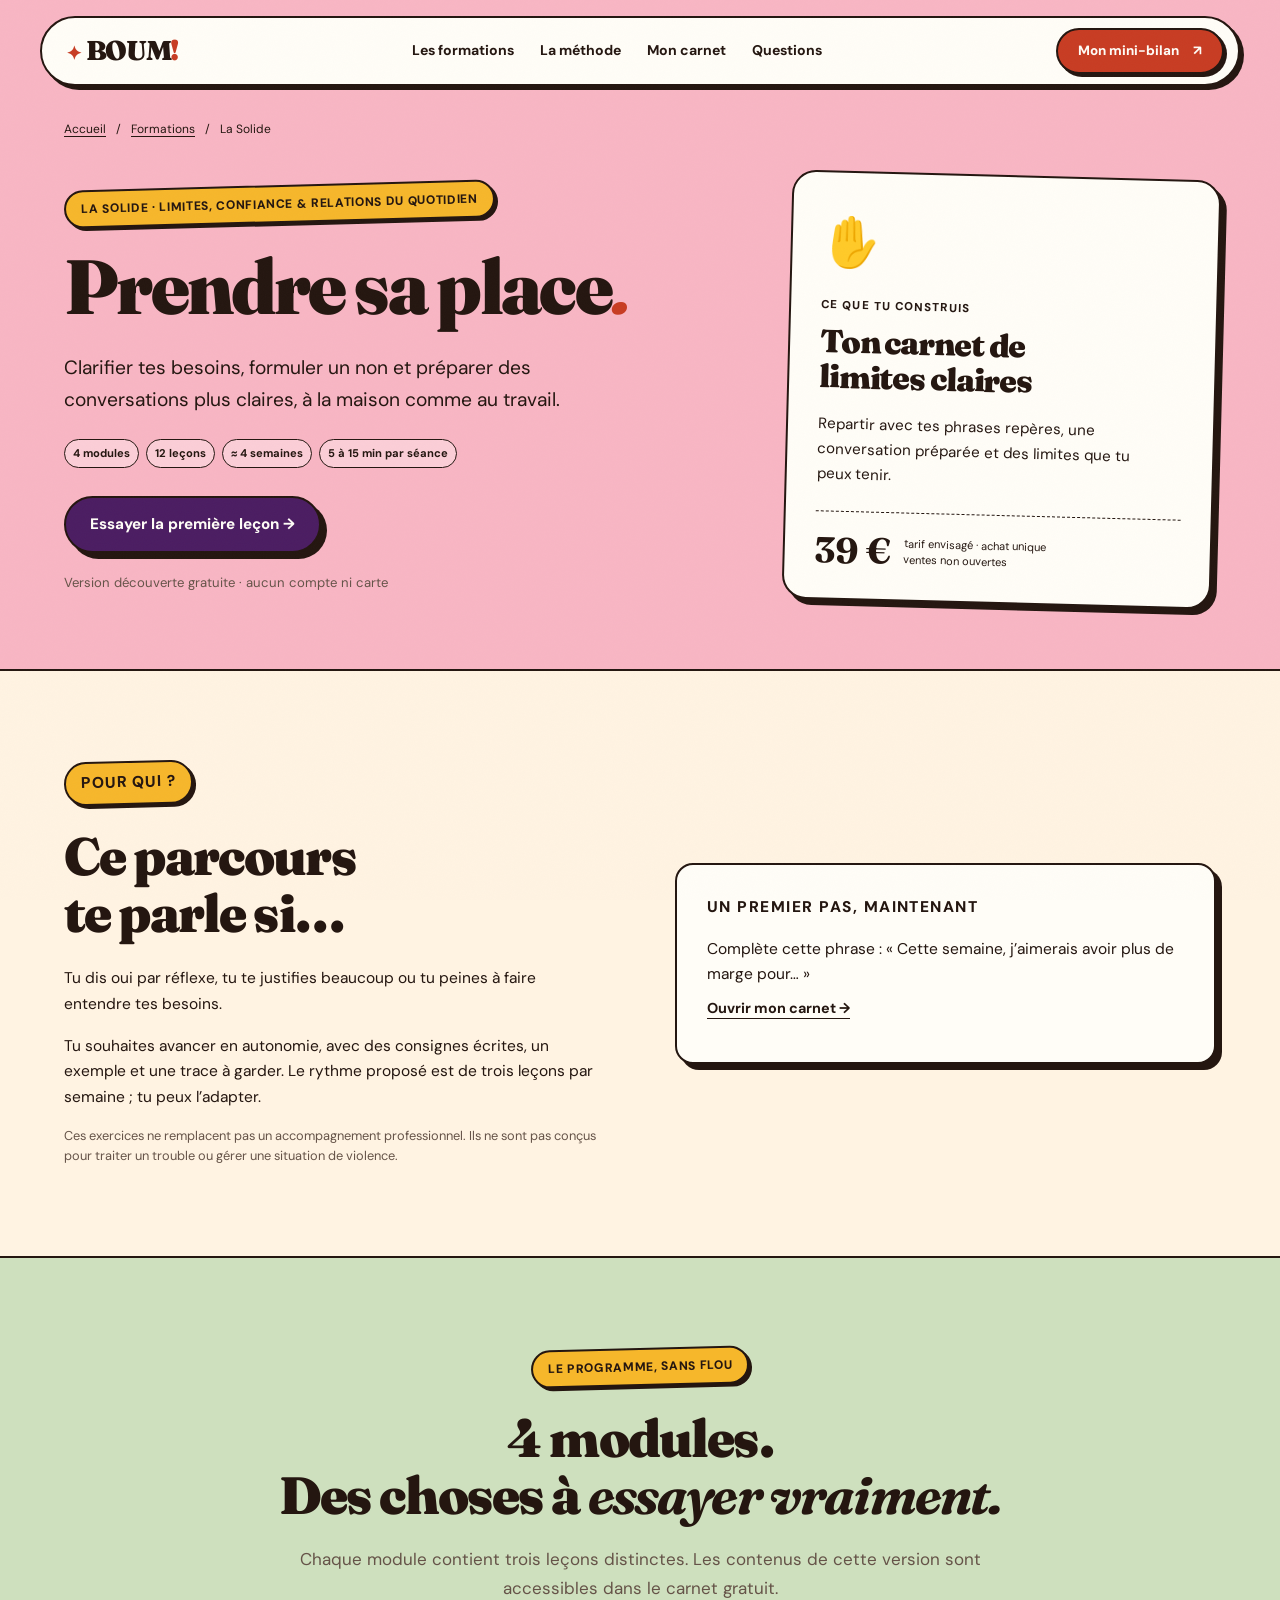
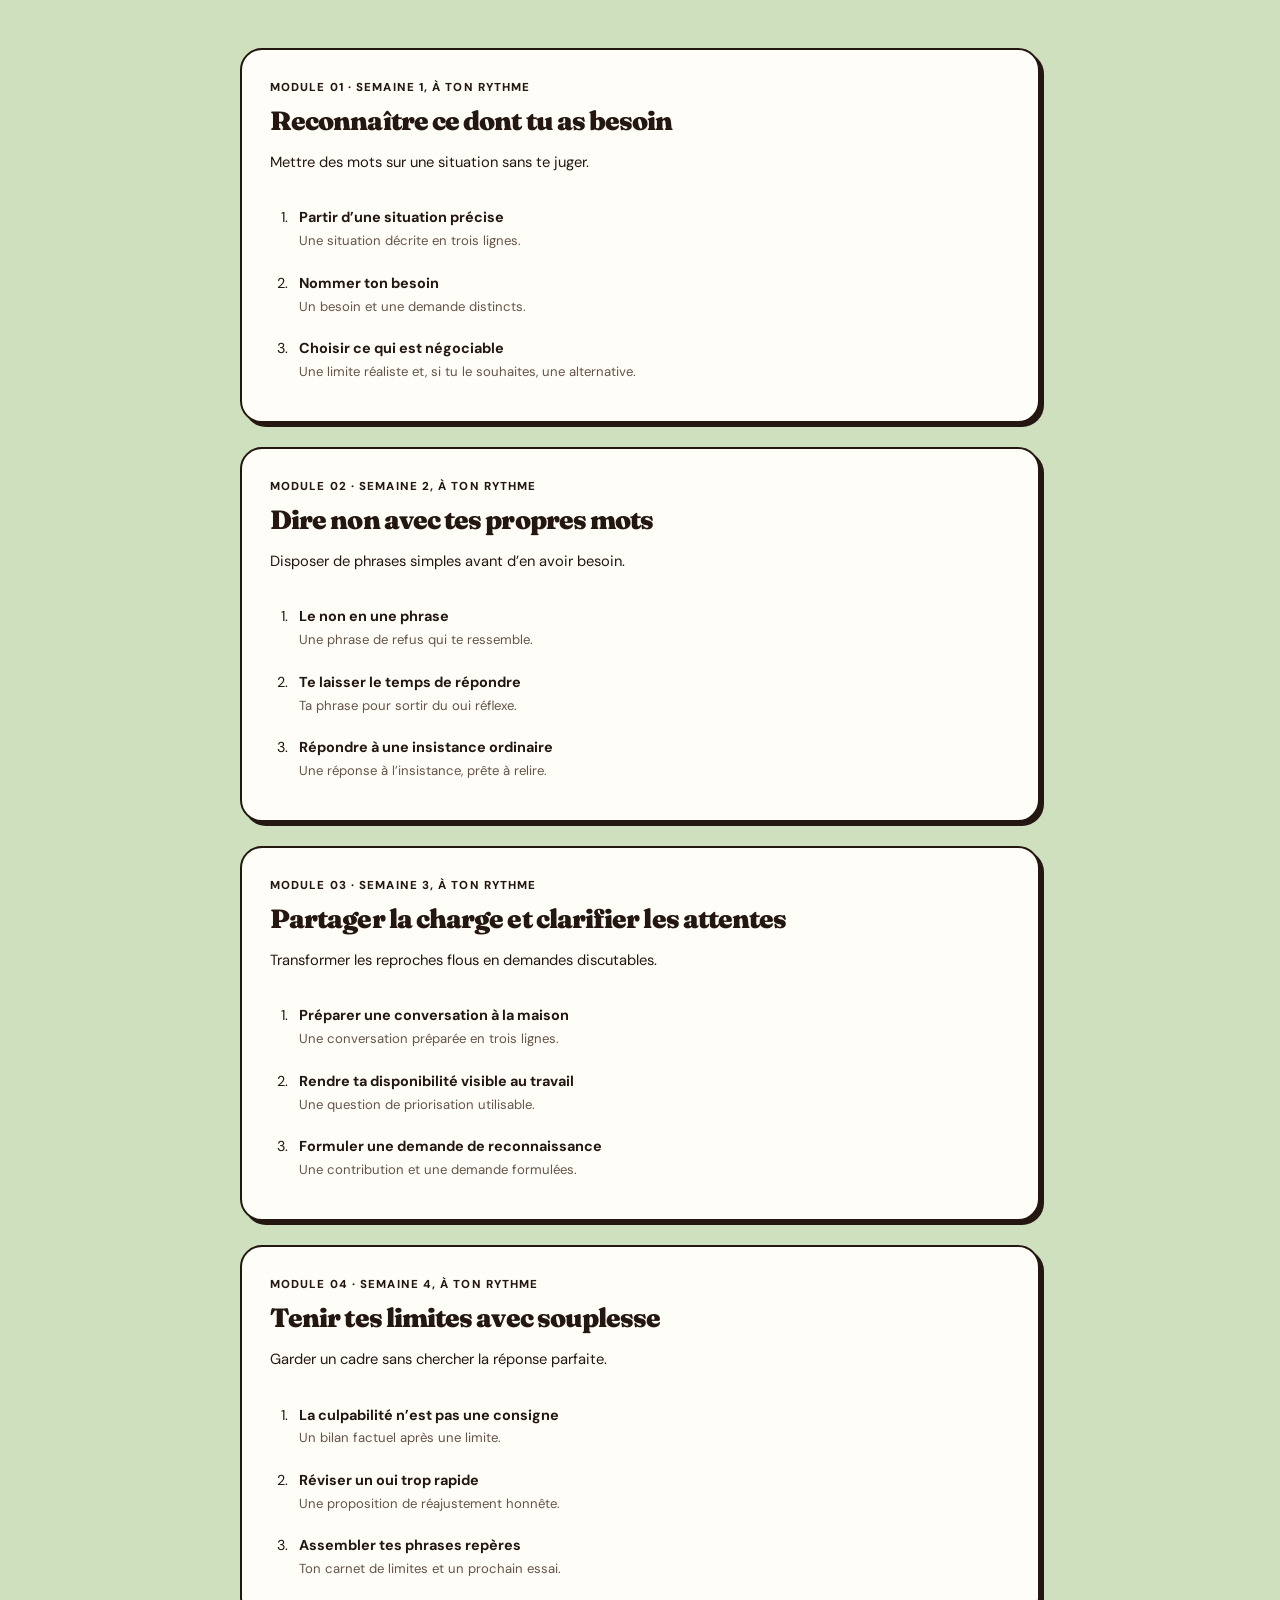
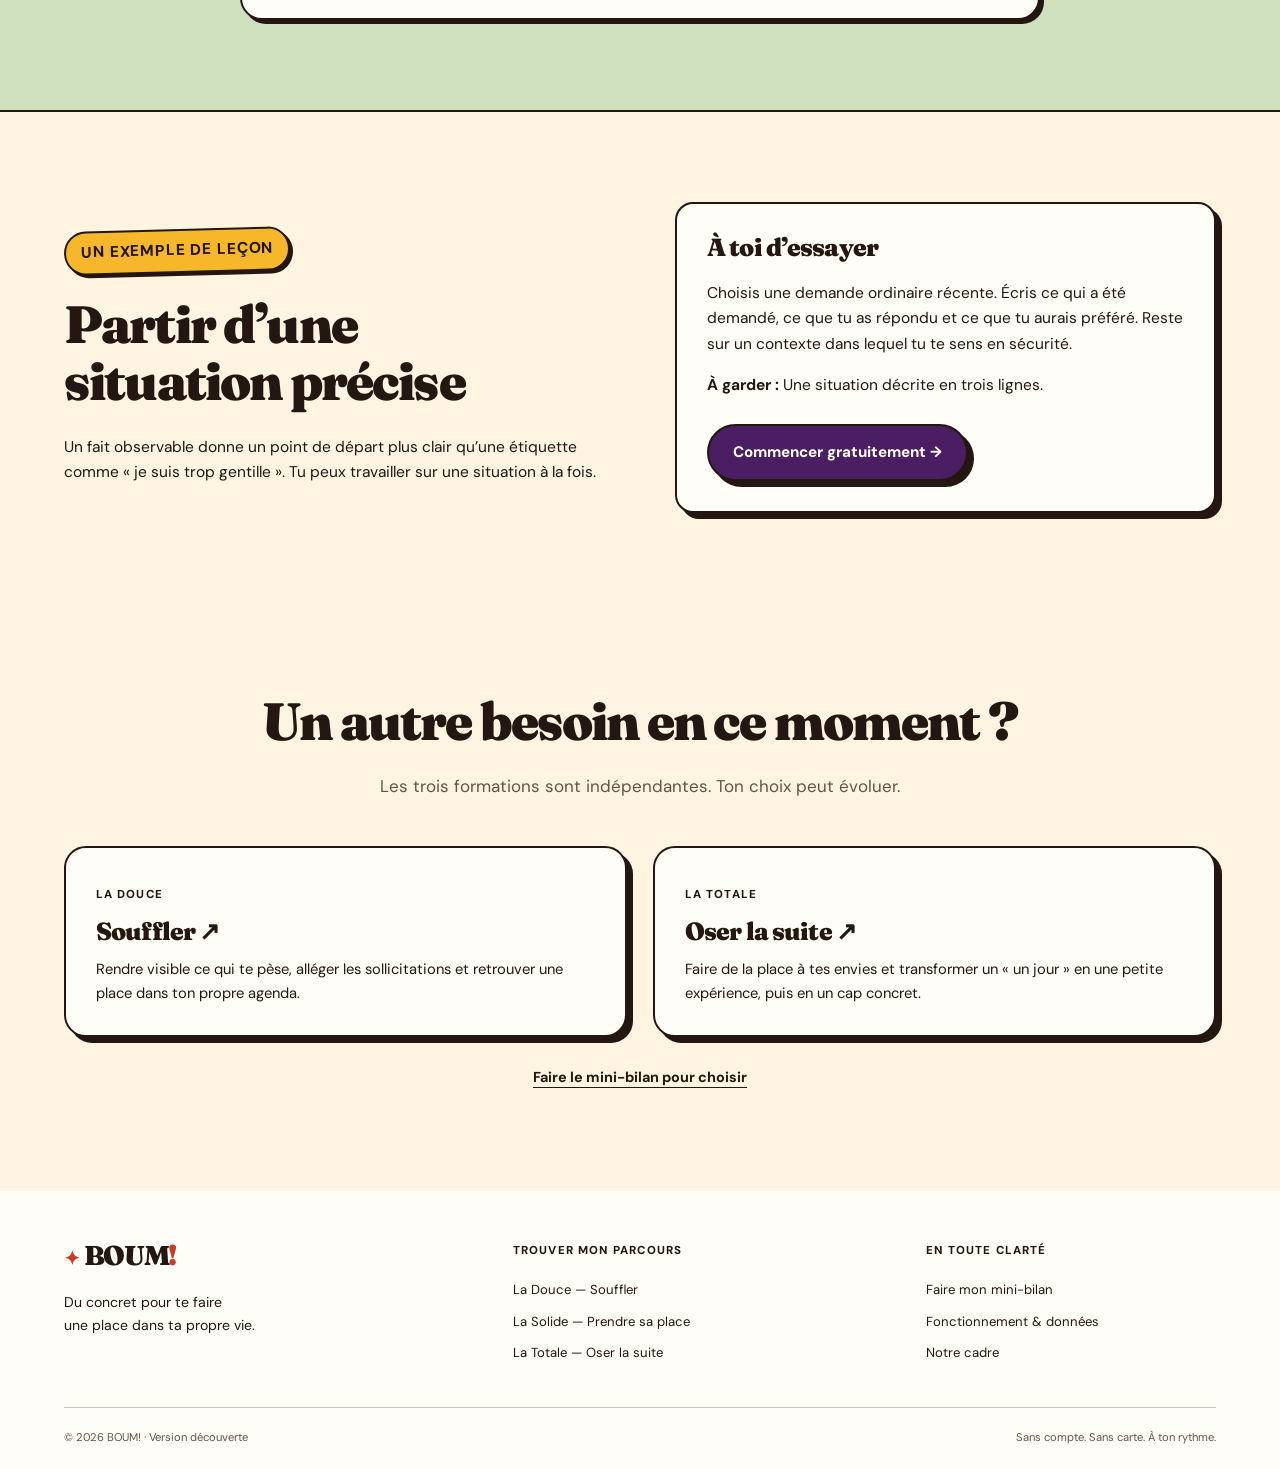
==== formations/confiance-limites/index.html @ 5f78a1e8 "Refondre BOUM autour du mini-bilan et de trois formations concretes" ====
<!doctype html>
<html lang="fr"><head><meta charset="utf-8"><meta name="viewport" content="width=device-width, initial-scale=1">
<title>Prendre sa place — Formation bien-être La Solide | BOUM!</title><meta name="description" content="Limites, confiance &amp; relations du quotidien : 4 modules et 12 leçons pour clarifier tes besoins, formuler un non et préparer des conversations plus claires, à la maison comme au travail."><link rel="canonical" href="https://samirneo.github.io/MAMA/formations/confiance-limites/">
<meta name="theme-color" content="#FFF3E2"><meta name="robots" content="index,follow,max-image-preview:large">
<meta property="og:type" content="website"><meta property="og:locale" content="fr_FR"><meta property="og:site_name" content="BOUM!"><meta property="og:title" content="Prendre sa place — Formation bien-être La Solide | BOUM!"><meta property="og:description" content="Limites, confiance &amp; relations du quotidien : 4 modules et 12 leçons pour clarifier tes besoins, formuler un non et préparer des conversations plus claires, à la maison comme au travail."><meta property="og:url" content="https://samirneo.github.io/MAMA/formations/confiance-limites/"><meta property="og:image" content="https://samirneo.github.io/MAMA/assets/boum-partage.png"><meta property="og:image:width" content="1200"><meta property="og:image:height" content="630"><meta property="og:image:alt" content="BOUM! — Souffler, prendre sa place, oser la suite.">
<meta name="twitter:card" content="summary_large_image"><meta name="twitter:title" content="Prendre sa place — Formation bien-être La Solide | BOUM!"><meta name="twitter:description" content="Limites, confiance &amp; relations du quotidien : 4 modules et 12 leçons pour clarifier tes besoins, formuler un non et préparer des conversations plus claires, à la maison comme au travail."><meta name="twitter:image" content="https://samirneo.github.io/MAMA/assets/boum-partage.png">
<link rel="icon" href="../../assets/favicon.svg" type="image/svg+xml"><link rel="preconnect" href="https://fonts.googleapis.com"><link rel="preconnect" href="https://fonts.gstatic.com" crossorigin>
<link href="https://fonts.googleapis.com/css2?family=Fraunces:ital,opsz,wght@0,9..144,500;0,9..144,700;0,9..144,900;1,9..144,700;1,9..144,900&family=DM+Sans:wght@400;500;600;700;800&display=swap" rel="stylesheet">
<link rel="stylesheet" href="../../site.css"><script type="application/ld+json">{"@context":"https://schema.org","@graph":[{"@type":"Course","@id":"https://samirneo.github.io/MAMA/formations/confiance-limites/#formation","name":"La Solide — Prendre sa place","description":"Clarifier tes besoins, formuler un non et préparer des conversations plus claires, à la maison comme au travail.","url":"https://samirneo.github.io/MAMA/formations/confiance-limites/","inLanguage":"fr-FR","provider":{"@type":"Organization","name":"BOUM!","url":"https://samirneo.github.io/MAMA/"},"educationalLevel":"Débutant","teaches":"Repartir avec tes phrases repères, une conversation préparée et des limites que tu peux tenir.","hasCourseInstance":{"@type":"CourseInstance","courseMode":"online","inLanguage":"fr-FR"}},{"@type":"BreadcrumbList","itemListElement":[{"@type":"ListItem","position":1,"name":"BOUM!","item":"https://samirneo.github.io/MAMA/"},{"@type":"ListItem","position":2,"name":"Prendre sa place","item":"https://samirneo.github.io/MAMA/formations/confiance-limites/"}]}]}</script>
<script src="../../formations.js" defer></script><script src="../../programme-core.js" defer></script><script src="../../script.js" defer></script><script src="../../programme.js" defer></script></head><body><a class="skip" href="#contenu">Aller au contenu</a><header class="nav" id="nav"><div class="nav__inner"><a class="logo" href="../../" aria-label="BOUM! — accueil"><span aria-hidden="true">✦</span> BOUM<span>!</span></a><nav id="navLinks" class="nav__links" aria-label="Navigation principale"><a href="../../#formules">Les formations</a><a href="../../#methode">La méthode</a><a href="../../#programme">Mon carnet</a><a href="../../#faq">Questions</a></nav><a class="btn btn--small nav__cta" href="../../#bilan">Mon mini-bilan <span aria-hidden="true">↗</span></a><button class="burger" id="burger" aria-label="Ouvrir le menu" aria-expanded="false" aria-controls="navLinks"><span></span><span></span></button></div></header><main id="contenu"><section class="course-hero course-hero--pink"><div class="wrap"><nav class="breadcrumb" aria-label="Fil d’Ariane"><a href="../../">Accueil</a><span aria-hidden="true">/</span><a href="../../#formules">Formations</a><span aria-hidden="true">/</span><span>La Solide</span></nav><div class="course-hero__grid"><div><p class="eyebrow">La Solide · Limites, confiance & relations du quotidien</p><h1>Prendre sa place<em>.</em></h1><p class="course-hero__lead">Clarifier tes besoins, formuler un non et préparer des conversations plus claires, à la maison comme au travail.</p><ul class="course-card__facts"><li>4 modules</li><li>12 leçons</li><li>≈ 4 semaines</li><li>5 à 15 min par séance</li></ul><a href="../../?formation=solide#programme" class="btn btn--dark">Essayer la première leçon →</a><p class="small">Version découverte gratuite · aucun compte ni carte</p></div><aside class="course-promise"><span class="course-promise__emoji" aria-hidden="true">✋</span><p class="label">Ce que tu construis</p><h2>Ton carnet de limites claires</h2><p>Repartir avec tes phrases repères, une conversation préparée et des limites que tu peux tenir.</p><p class="course-card__price"><strong>39 €</strong><span>tarif envisagé · achat unique<br>ventes non ouvertes</span></p></aside></div></div></section><section class="section"><div class="wrap course-detail-grid"><div><p class="eyebrow">Pour qui ?</p><h2>Ce parcours te parle si…</h2><p>Tu dis oui par réflexe, tu te justifies beaucoup ou tu peines à faire entendre tes besoins.</p><p>Tu souhaites avancer en autonomie, avec des consignes écrites, un exemple et une trace à garder. Le rythme proposé est de trois leçons par semaine ; tu peux l’adapter.</p><p class="small">Ces exercices ne remplacent pas un accompagnement professionnel. Ils ne sont pas conçus pour traiter un trouble ou gérer une situation de violence.</p></div><div class="paper-note"><p class="label">Un premier pas, maintenant</p><p>Complète cette phrase : « Cette semaine, j’aimerais avoir plus de marge pour… »</p><a class="text-link" href="../../?formation=solide#programme">Ouvrir mon carnet →</a></div></div></section><section class="section syllabus"><div class="wrap wrap--narrow"><div class="section-heading"><p class="eyebrow">Le programme, sans flou</p><h2>4 modules.<br>Des choses à <em>essayer vraiment.</em></h2><p>Chaque module contient trois leçons distinctes. Les contenus de cette version sont accessibles dans le carnet gratuit.</p></div><article class="module"><p class="label">Module 01 · semaine 1, à ton rythme</p><h3>Reconnaître ce dont tu as besoin</h3><p>Mettre des mots sur une situation sans te juger.</p><ol><li><strong>Partir d’une situation précise</strong><span>Une situation décrite en trois lignes.</span></li><li><strong>Nommer ton besoin</strong><span>Un besoin et une demande distincts.</span></li><li><strong>Choisir ce qui est négociable</strong><span>Une limite réaliste et, si tu le souhaites, une alternative.</span></li></ol></article><article class="module"><p class="label">Module 02 · semaine 2, à ton rythme</p><h3>Dire non avec tes propres mots</h3><p>Disposer de phrases simples avant d’en avoir besoin.</p><ol><li><strong>Le non en une phrase</strong><span>Une phrase de refus qui te ressemble.</span></li><li><strong>Te laisser le temps de répondre</strong><span>Ta phrase pour sortir du oui réflexe.</span></li><li><strong>Répondre à une insistance ordinaire</strong><span>Une réponse à l’insistance, prête à relire.</span></li></ol></article><article class="module"><p class="label">Module 03 · semaine 3, à ton rythme</p><h3>Partager la charge et clarifier les attentes</h3><p>Transformer les reproches flous en demandes discutables.</p><ol><li><strong>Préparer une conversation à la maison</strong><span>Une conversation préparée en trois lignes.</span></li><li><strong>Rendre ta disponibilité visible au travail</strong><span>Une question de priorisation utilisable.</span></li><li><strong>Formuler une demande de reconnaissance</strong><span>Une contribution et une demande formulées.</span></li></ol></article><article class="module"><p class="label">Module 04 · semaine 4, à ton rythme</p><h3>Tenir tes limites avec souplesse</h3><p>Garder un cadre sans chercher la réponse parfaite.</p><ol><li><strong>La culpabilité n’est pas une consigne</strong><span>Un bilan factuel après une limite.</span></li><li><strong>Réviser un oui trop rapide</strong><span>Une proposition de réajustement honnête.</span></li><li><strong>Assembler tes phrases repères</strong><span>Ton carnet de limites et un prochain essai.</span></li></ol></article></div></section><section class="section"><div class="wrap course-detail-grid"><div><p class="eyebrow">Un exemple de leçon</p><h2>Partir d’une situation précise</h2><p>Un fait observable donne un point de départ plus clair qu’une étiquette comme « je suis trop gentille ». Tu peux travailler sur une situation à la fois.</p></div><div class="paper-note"><h3>À toi d’essayer</h3><p>Choisis une demande ordinaire récente. Écris ce qui a été demandé, ce que tu as répondu et ce que tu aurais préféré. Reste sur un contexte dans lequel tu te sens en sécurité.</p><p><strong>À garder :</strong> Une situation décrite en trois lignes.</p><a class="btn btn--dark" href="../../?formation=solide#programme">Commencer gratuitement →</a></div></div></section><section class="section course-other"><div class="wrap"><div class="section-heading"><h2>Un autre besoin en ce moment ?</h2><p>Les trois formations sont indépendantes. Ton choix peut évoluer.</p></div><div class="other-grid"><a class="other-card" href="../souffler-charge-mentale/"><span class="label">La Douce</span><h3>Souffler ↗</h3><p>Rendre visible ce qui te pèse, alléger les sollicitations et retrouver une place dans ton propre agenda.</p></a><a class="other-card" href="../nouveau-cap-projet-personnel/"><span class="label">La Totale</span><h3>Oser la suite ↗</h3><p>Faire de la place à tes envies et transformer un « un jour » en une petite expérience, puis en un cap concret.</p></a></div><a class="text-link centered" href="../../#bilan">Faire le mini-bilan pour choisir</a></div></section></main><footer class="footer"><div class="wrap footer__grid"><div><a class="logo" href="../../"><span aria-hidden="true">✦</span> BOUM<span>!</span></a><p>Du concret pour te faire<br>une place dans ta propre vie.</p></div><nav aria-label="Formations"><p class="label">Trouver mon parcours</p><a href="../../formations/souffler-charge-mentale/">La Douce — Souffler</a><a href="../../formations/confiance-limites/">La Solide — Prendre sa place</a><a href="../../formations/nouveau-cap-projet-personnel/">La Totale — Oser la suite</a></nav><nav aria-label="Informations"><p class="label">En toute clarté</p><a href="../../#bilan">Faire mon mini-bilan</a><a href="../../#faq">Fonctionnement & données</a><a href="../../#cadre">Notre cadre</a></nav></div><div class="wrap footer__bottom"><p>© 2026 BOUM! · Version découverte</p><p>Sans compte. Sans carte. À ton rythme.</p></div></footer></body></html>
---- site.css ----
:root{--cream:#fff3e2;--paper:#fffdf7;--ink:#241610;--soft:#655348;--tomato:#c83c23;--mustard:#f6b72b;--plum:#4b1d62;--sage:#cee0be;--pink:#f8b6c4;--sky:#bddcec;--line:2px solid var(--ink);--shadow:6px 6px 0 var(--ink);--font:"DM Sans",system-ui,sans-serif;--display:"Fraunces",Georgia,serif}
*{box-sizing:border-box}html{scroll-behavior:smooth;scroll-padding-top:110px;overflow-x:clip}body{margin:0;background:var(--cream);color:var(--ink);font-family:var(--font);font-size:17px;line-height:1.65;-webkit-font-smoothing:antialiased}body::after{content:"";position:fixed;inset:0;pointer-events:none;z-index:200;opacity:.15;background-image:url("data:image/svg+xml,%3Csvg xmlns='http://www.w3.org/2000/svg' width='140' height='140'%3E%3Cfilter id='n'%3E%3CfeTurbulence type='fractalNoise' baseFrequency='.9' numOctaves='2' stitchTiles='stitch'/%3E%3C/filter%3E%3Cpath fill='%23000' opacity='.15' filter='url(%23n)' d='M0 0h140v140H0z'/%3E%3C/svg%3E")}[hidden]{display:none!important}a{color:inherit}button,input,select,textarea{font:inherit}button,a,input,select,textarea{-webkit-tap-highlight-color:transparent}button{cursor:pointer}button:disabled{cursor:default;opacity:.45}button:focus-visible,a:focus-visible,input:focus-visible,select:focus-visible,textarea:focus-visible,summary:focus-visible{outline:3px solid var(--plum);outline-offset:5px}h1,h2,h3,h4,p{margin:0}h1,h2,h3,h4{font-family:var(--display);line-height:1.08;letter-spacing:-.035em;text-wrap:balance}h1,h2,h3{font-weight:900}p,li{ text-wrap:pretty}p+p{margin-top:16px}ul,ol{padding:0;margin:0}h2{font-size:clamp(2rem,4.1vw,3.35rem)}h3{font-size:1.55rem}h4{font-size:1.3rem}em{font-weight:700}::selection{background:var(--mustard);color:var(--ink)}.wrap{width:min(1160px,90%);margin-inline:auto}.wrap--narrow{max-width:800px}.section{padding:90px 0}.section-heading{max-width:760px;margin:0 auto 46px;text-align:center}.section-heading>p:last-child{margin:22px auto 0;max-width:65ch;color:var(--soft)}.eyebrow{display:inline-block;font-size:.76rem;letter-spacing:.055em;text-transform:uppercase;font-weight:800;padding:7px 15px;border:var(--line);border-radius:100px;background:var(--mustard);box-shadow:3px 3px 0 var(--ink);transform:rotate(-1.5deg);margin-bottom:24px}.label{font-size:.72rem;font-weight:800;letter-spacing:.095em;text-transform:uppercase}.small{font-size:.82rem;color:var(--soft);line-height:1.55}.text-link{font:inherit;font-weight:700;font-size:.9rem;border:0;background:transparent;padding:9px 0;min-height:44px;text-decoration:underline;text-underline-offset:5px;color:var(--ink);display:inline-block;text-align:left}.text-link:hover{color:var(--tomato)}.text-link--muted{font-size:.8rem;color:var(--soft)}.centered{display:block;width:fit-content;margin:20px auto 0}.btn{display:inline-flex;align-items:center;justify-content:center;gap:14px;min-height:48px;border:var(--line);border-radius:100px;padding:14px 24px;font-weight:800;font-size:.95rem;text-decoration:none;text-align:center;background:var(--tomato);color:var(--paper);box-shadow:var(--shadow);transition:transform .16s ease,box-shadow .16s ease,background .16s ease}.btn:hover{transform:translate(-1px,-2px);box-shadow:7px 8px 0 var(--ink)}.btn:active{scale:.96}.btn--dark{background:var(--plum);color:var(--paper)}.btn--paper{background:var(--paper);color:var(--ink)}.btn--small{padding:10px 20px;min-height:44px;font-size:.84rem;box-shadow:3px 3px 0 var(--ink)}.skip{position:fixed;left:20px;top:-100px;background:var(--paper);padding:12px 20px;z-index:500}.skip:focus{top:12px}.sr-only{position:absolute;width:1px;height:1px;padding:0;margin:-1px;overflow:hidden;clip-path:inset(50%);white-space:nowrap;border:0}.logo{display:inline-flex;align-items:baseline;white-space:nowrap;font-family:var(--display);font-weight:900;font-size:1.7rem;letter-spacing:-.05em;text-decoration:none;line-height:1.1}.logo span{color:var(--tomato)}.logo span:first-child{margin-right:5px;font-size:1.2rem}
/* Navigation: une présence discrète, un accès direct au bilan. */
.nav{position:fixed;top:16px;left:0;right:0;z-index:100;pointer-events:none}.nav__inner{width:min(1200px,94%);margin:auto;display:flex;align-items:center;justify-content:space-between;gap:24px;padding:10px 14px 10px 24px;background:var(--paper);border:var(--line);border-radius:100px;box-shadow:4px 4px 0 var(--ink);pointer-events:auto}.nav__links{display:flex;gap:26px;align-items:center}.nav__links a{font-size:.88rem;text-decoration:none;font-weight:700;padding:8px 0}.nav__links a:hover{text-decoration:underline;text-underline-offset:5px}.burger{display:none}
/* Accueil et mini-bilan : le premier geste est visible sans chercher. */
.hero{padding:142px 0 70px}.hero__grid{display:grid;grid-template-columns:1fr 1fr;gap:60px;align-items:center}.hero__copy h1{font-size:clamp(2.8rem,4.7vw,4.35rem);line-height:1.05}.hero__copy h1 em{color:var(--tomato);position:relative}.hero__lead{font-size:1.12rem;line-height:1.6;margin-top:28px;max-width:46ch}.hero__audience{font-size:.88rem;color:var(--soft);max-width:48ch;margin-top:18px}.hero__note{display:flex;align-items:center;gap:20px;font-size:.9rem;margin:25px 0 10px}.flower{display:block;width:78px;height:78px;flex-shrink:0;color:var(--mustard)}.hero__note .flower{transform:rotate(-12deg)}.hero__browse{font-size:.83rem}.finder{background:var(--paper);border:var(--line);border-radius:28px;padding:27px 30px 22px;box-shadow:8px 8px 0 var(--plum);min-width:0;scroll-margin-top:110px}.finder__top{display:flex;justify-content:space-between;align-items:center;gap:10px}.finder__badge{font-size:.7rem;font-weight:800;background:var(--mustard);border:1.5px solid var(--ink);padding:4px 9px;border-radius:100px;white-space:nowrap}.finder__progress{height:5px;border-radius:20px;background:#e8dfd2;margin:20px 0 18px;overflow:hidden}.finder__progress span{display:block;height:100%;width:33.33%;background:var(--plum);transition:width .18s ease}.finder__count{font-size:.73rem;font-weight:800;letter-spacing:.04em;color:var(--soft);margin-bottom:9px}.finder h2{font-size:clamp(1.65rem,2.65vw,2.15rem);line-height:1.15;margin-bottom:20px}.finder__answers{display:grid;gap:10px}.finder__answers button,.finder__answers a{display:flex;align-items:center;gap:12px;width:100%;background:var(--cream);border:1.5px solid var(--ink);border-radius:14px;padding:14px 15px;min-height:66px;color:var(--ink);font-size:.93rem;font-weight:700;text-align:left;text-decoration:none;transition:background .15s ease,transform .15s ease}.finder__answers button:hover,.finder__answers a:hover{background:var(--mustard);transform:translateX(3px)}.finder__answers .answer-icon{font-size:1.3rem;flex:0 0 30px;text-align:center}.finder__answers .answer-arrow{margin-left:auto;font-size:1.2rem;font-weight:400}.finder__back{border:0;background:transparent;color:var(--soft);font-size:.8rem;text-decoration:underline;text-underline-offset:4px;min-height:44px;padding:10px 0;margin-top:8px}.finder__privacy{font-size:.68rem;text-align:center;color:var(--soft);margin-top:20px}.finder__first{background:var(--sage);border:1.5px solid var(--ink);border-radius:16px;padding:16px;margin:18px 0 12px}.finder__first p{font-size:.9rem;margin-top:8px}.finder #resultReason{font-size:.91rem}.finder #resultStart{width:100%;margin:18px 0 8px}.finder #resultDetail{display:block;text-align:center;font-size:.82rem}.finder #finderRestart{display:block;margin:4px auto 0}.ticker{display:flex;justify-content:center;gap:28px;align-items:center;padding:16px 10px;background:var(--plum);color:var(--cream);border-block:var(--line);font-size:.76rem;font-weight:800;letter-spacing:.07em;overflow:hidden;white-space:nowrap}.ticker b{color:var(--mustard);font-size:1.2rem}
/* Contenu éditorial et cartes des formations. */
.reality{background:var(--sage);border-bottom:var(--line)}.reality__grid{display:grid;grid-template-columns:repeat(3,1fr);gap:36px}.reality__grid article{border-top:1.5px solid var(--ink);padding-top:20px}.reality__grid article>span{font:italic 1.65rem var(--display);display:block;margin-bottom:18px}.reality__grid h3{font-size:1.4rem;margin-bottom:12px}.reality__grid p{font-size:.92rem}.course-grid{display:grid;grid-template-columns:repeat(3,minmax(0,1fr));gap:25px;align-items:stretch}.course-card{display:flex;flex-direction:column;border:var(--line);border-radius:26px;box-shadow:var(--shadow);padding:27px;min-width:0;position:relative}.course-card--sage{background:var(--sage)}.course-card--pink{background:var(--pink)}.course-card--mustard{background:var(--mustard)}.course-card__top{display:flex;align-items:center;justify-content:space-between;margin-bottom:22px}.course-card__symbol{font-size:2rem;line-height:1}.course-card__name{font-size:.82rem;font-weight:800;margin-bottom:7px}.course-card h3{font-size:2.15rem;min-height:2.2em}.course-card__topic{font-size:.78rem;font-weight:800;line-height:1.5;min-height:3em;margin:12px 0 15px}.course-card>p:not([class]){font-size:.92rem;margin:0 0 20px;flex:1}.course-card__facts{display:flex;flex-wrap:wrap;gap:7px;list-style:none;margin:0 0 23px}.course-card__facts li{border:1px solid var(--ink);border-radius:100px;background:#ffffff52;padding:4px 8px;font-size:.7rem;font-weight:700}.course-card__outcome{border-top:1.5px dashed var(--ink);border-bottom:1.5px dashed var(--ink);padding:17px 0;min-height:112px;margin-top:auto}.course-card__outcome strong{font-family:var(--display);font-size:1.28rem;line-height:1.2;display:block;margin-top:7px}.course-card__price{display:flex;gap:12px;align-items:center;margin:24px 0}.course-card__price strong{font-family:var(--display);font-size:2.25rem;line-height:1;font-variant-numeric:tabular-nums;white-space:nowrap}.course-card__price span{font-size:.69rem;line-height:1.45}.course-card>.btn{padding-inline:16px;font-size:.86rem}.course-card>.text-link{font-size:.77rem;text-align:center;margin-top:13px;line-height:1.5}.section-note{font-size:.81rem;color:var(--soft);text-align:center;max-width:700px;margin:32px auto 0}.method{background:var(--pink);border-block:var(--line)}.method__grid{display:grid;grid-template-columns:1fr 1fr;gap:90px;align-items:center}.method__grid>div>p:not(.eyebrow){margin:24px 0;max-width:44ch}.method__steps{list-style:none;display:grid;gap:24px}.method__steps li{display:flex;gap:22px;padding:24px;background:var(--paper);border:var(--line);border-radius:20px;box-shadow:4px 4px 0 var(--ink)}.method__steps li>span{font-family:var(--display);font-style:italic;font-size:2rem;color:var(--tomato);line-height:1.2}.method__steps h3{font-size:1.35rem}.method__steps p{font-size:.9rem;margin-top:10px}
/* Carnet de formation. */
.studio__shell{border:var(--line);border-radius:26px;box-shadow:var(--shadow);display:grid;grid-template-columns:300px 1fr;background:var(--paper);overflow:hidden}.studio__sidebar{background:var(--mustard);padding:26px;border-right:var(--line);min-width:0}.studio__brand{font-family:var(--display);font-size:1.7rem;font-weight:900;display:flex;justify-content:space-between;margin-bottom:25px}.studio__sidebar label:not(.check-label){display:block;font-weight:800;font-size:.76rem;margin:18px 0 7px}select{display:block;width:100%;padding:12px 30px 12px 11px;background:var(--paper);border:1.5px solid var(--ink);border-radius:11px;font-size:.82rem;color:var(--ink);min-height:45px}.studio__progress{margin:25px 0 20px;font-size:.77rem;font-weight:700;font-variant-numeric:tabular-nums}progress{display:block;appearance:none;height:9px;width:100%;border:0;border-radius:20px;overflow:hidden;background:#fff7dc;margin-top:9px}progress::-webkit-progress-bar{background:#fff7dc}progress::-webkit-progress-value{background:var(--plum)}progress::-moz-progress-bar{background:var(--plum)}.curriculum{border-block:1.5px solid var(--ink);margin-bottom:20px}.curriculum summary{padding:12px 0;cursor:pointer;font-size:.8rem;font-weight:800}.curriculum ol{list-style:none;padding-bottom:10px;display:grid;gap:4px}.curriculum button{border:0;background:transparent;border-radius:6px;display:block;width:100%;padding:9px 7px;text-align:left;font-size:.77rem;line-height:1.4;color:var(--ink);min-height:44px}.curriculum button[aria-current="step"]{background:var(--paper);font-weight:800}.curriculum button:hover{background:#ffffff65}.check-label{display:flex;gap:9px;font-size:.76rem;font-weight:700;line-height:1.5;cursor:pointer}.check-label input{width:18px;height:18px;accent-color:var(--plum);flex-shrink:0}.studio__sidebar .small{font-size:.72rem;margin-top:12px}.studio__sidebar>.text-link{display:block;font-size:.77rem}.lesson{padding:38px 42px;min-width:0}.lesson__head{display:flex;justify-content:space-between;gap:16px;align-items:center;margin-bottom:16px}.lesson__head .label{font-size:.7rem}.pill{border:1px solid var(--ink);background:var(--sage);padding:4px 10px;border-radius:100px;font-size:.75rem;font-weight:700;white-space:nowrap;font-variant-numeric:tabular-nums}.lesson h3{font-size:2.05rem;margin-bottom:20px}.lesson>p{font-size:.95rem}.lesson__exercise{background:var(--cream);border:var(--line);border-radius:18px;padding:24px;margin:25px 0 15px}.lesson__exercise h4{margin-bottom:12px}.lesson__exercise p{font-size:.94rem}.lesson__pace{font-weight:700;font-size:.83rem!important;color:var(--plum);border-top:1px dashed var(--ink);padding-top:14px;margin-top:15px}.lesson__example{margin-bottom:20px}.lesson__example summary{cursor:pointer;font-size:.86rem;font-weight:700;padding:8px 0;min-height:44px}.lesson__example p{font-size:.87rem;padding:12px 16px;background:var(--sage);border-radius:10px}.lesson>label{font-size:.85rem;font-weight:800;display:block;margin-bottom:8px}textarea{width:100%;border:1.5px solid var(--ink);border-radius:12px;padding:13px;resize:vertical;font-size:.91rem;line-height:1.6;background:var(--paper);color:var(--ink)}.lesson #notePrivacy{font-size:.72rem;margin-top:6px}.lesson__output{margin-top:22px;font-size:.87rem!important}.lesson__output>span:first-child{color:var(--tomato)}.lesson__controls{display:flex;gap:22px;align-items:center;flex-wrap:wrap;margin-top:24px}.lesson__controls .btn{font-size:.85rem}.lesson__controls .text-link{font-size:.8rem}.lesson__pagination{display:flex;justify-content:space-between;align-items:center;gap:12px;padding-top:22px;margin-top:20px;border-top:1.5px dashed var(--ink);font-size:.78rem;font-weight:700;font-variant-numeric:tabular-nums}.lesson__pagination button{background:transparent;border:none;padding:8px 0;min-height:44px;font-size:inherit;font-weight:inherit;color:inherit}.lesson__pagination button:hover:not(:disabled){text-decoration:underline;text-underline-offset:4px}.lesson__finished{padding:22px;background:var(--sage);border:var(--line);border-radius:18px;margin-top:20px}.lesson__finished p{font-size:.86rem;margin-top:12px}.lesson #audioStatus:empty,.lesson #notebookStatus:empty{display:none}.lesson #audioStatus,.lesson #notebookStatus{margin-top:14px;font-size:.77rem}
/* Cadre, FAQ et pied de page. */
.framework{background:var(--sage);border-block:var(--line);padding:65px 0}.framework__box{display:grid;grid-template-columns:150px 1fr;gap:55px;align-items:center;max-width:900px}.framework__flower .flower{width:150px;height:150px;color:var(--pink);rotate:-12deg}.framework h2{font-size:2.55rem;margin:12px 0 22px}.framework__box>div>p:not(.label){font-size:.95rem}.framework__box .small{font-size:.8rem!important}.faq__item{border-bottom:1.5px solid var(--ink)}.faq__item summary{list-style:none;cursor:pointer;display:flex;align-items:center;justify-content:space-between;gap:20px;font-weight:700;padding:23px 0;font-size:.98rem}.faq__item summary::-webkit-details-marker{display:none}.faq__item summary span{font-size:1.6rem;font-weight:400;flex-shrink:0}.faq__item[open] summary span{rotate:45deg}.faq__item p{font-size:.92rem;color:var(--soft);padding:0 36px 24px 0}.closing{background:var(--plum);color:var(--cream);text-align:center;padding:70px 0;border-block:var(--line)}.closing h2{margin:18px 0 30px;font-size:clamp(2rem,4vw,3.4rem)}.closing .btn{box-shadow:5px 5px 0 var(--mustard)}.closing>div>p:last-child{font-size:.78rem;margin-top:20px}.closing :focus-visible{outline-color:var(--mustard)}.footer{background:var(--paper);padding:50px 0 22px}.footer__grid{display:grid;grid-template-columns:1.1fr 1fr .8fr;gap:50px}.footer__grid>div>p{font-size:.88rem;margin-top:18px}.footer nav a{display:block;font-size:.82rem;text-decoration:none;padding:5px 0}.footer nav a:hover{text-decoration:underline}.footer nav .label{margin-bottom:14px}.footer__bottom{display:flex;justify-content:space-between;gap:20px;font-size:.7rem;color:var(--soft);border-top:1px solid #d1c5b7;margin-top:38px;padding-top:20px}.footer__bottom p+p{margin:0}
/* Pages des formations, indexables sans JavaScript. */
.course-hero{padding:120px 0 65px;border-bottom:var(--line)}.course-hero--sage{background:var(--sage)}.course-hero--pink{background:var(--pink)}.course-hero--mustard{background:var(--mustard)}.breadcrumb{display:flex;flex-wrap:wrap;gap:10px;font-size:.75rem;margin-bottom:35px}.breadcrumb a{text-underline-offset:3px}.course-hero__grid{display:grid;grid-template-columns:1.2fr .8fr;gap:80px;align-items:center}.course-hero h1{font-size:clamp(3.3rem,6vw,5.4rem);line-height:1.05}.course-hero h1 em{color:var(--tomato)}.course-hero__lead{font-size:1.2rem;margin:24px 0;max-width:45ch}.course-hero .course-card__facts{margin-bottom:28px}.course-hero .small{margin-top:20px}.course-promise{padding:30px;border:var(--line);border-radius:24px;background:var(--paper);box-shadow:var(--shadow);transform:rotate(1.5deg)}.course-promise__emoji{display:block;font-size:3rem;margin-bottom:14px}.course-promise h2{font-size:2rem;margin:10px 0 18px}.course-promise>p:not(.label):not(.course-card__price){font-size:.94rem}.course-promise .course-card__price{margin-bottom:0;padding-top:20px;border-top:1px dashed var(--ink)}.course-detail-grid{display:grid;grid-template-columns:1fr 1fr;gap:70px;align-items:center}.course-detail-grid h2{margin-bottom:25px}.course-detail-grid p{font-size:.97rem}.course-detail-grid .small{font-size:.8rem}.paper-note{background:var(--paper);padding:30px;border:var(--line);border-radius:18px;box-shadow:var(--shadow)}.paper-note>.label{margin-bottom:14px}.paper-note h3{margin-bottom:20px}.paper-note .btn{margin-top:25px}.syllabus{background:var(--sage);border-block:var(--line)}.module{background:var(--paper);border:var(--line);border-radius:22px;padding:28px;margin-top:24px;box-shadow:4px 4px 0 var(--ink)}.module h3{font-size:1.65rem;margin:10px 0 15px}.module>p:not(.label){font-size:.92rem}.module ol{padding-left:22px;margin-top:22px}.module li{padding:10px 0 10px 7px;font-size:.9rem}.module li span{display:block;font-size:.82rem;color:var(--soft)}.other-grid{display:grid;grid-template-columns:1fr 1fr;gap:26px}.other-card{display:block;padding:30px;border:var(--line);border-radius:22px;box-shadow:var(--shadow);background:var(--paper);text-decoration:none}.other-card h3{margin:12px 0}.other-card p:not(.label){font-size:.92rem}.other-card:hover{background:var(--pink)}.not-found{width:min(640px,90%);margin:100px auto}.not-found h1{font-size:3rem;margin:40px 0 20px}.not-found .btn{margin-top:30px}
@media(min-width:1400px){.hero{padding-top:155px;padding-bottom:85px}.hero__grid{gap:75px}}
@media(max-width:1050px){.nav__links{gap:16px}.nav__links a{font-size:.78rem}.hero__grid{gap:30px}.finder{padding:24px}.hero__copy h1{font-size:3.15rem}.course-card{padding:22px}.course-card h3{font-size:1.85rem}.course-card__facts{gap:5px}.course-card__facts li{font-size:.65rem}.method__grid{gap:45px}.studio__shell{grid-template-columns:260px 1fr}.studio__sidebar{padding:22px}.lesson{padding:30px}.course-hero__grid{gap:40px}}
@media(max-width:800px){.section{padding:65px 0}.nav{top:10px}.nav__inner{padding:10px 12px 10px 20px}.nav__cta{margin-left:auto}.burger{display:grid;place-content:center;gap:6px;width:43px;height:43px;flex-shrink:0;border:var(--line);border-radius:50%;background:var(--mustard)}.burger span{height:2px;width:17px;background:var(--ink)}.burger[aria-expanded="true"] span:first-child{transform:translateY(4px) rotate(45deg)}.burger[aria-expanded="true"] span:last-child{transform:translateY(-4px) rotate(-45deg)}.nav__links{position:absolute;left:3%;right:3%;top:76px;background:var(--paper);border:var(--line);border-radius:20px;box-shadow:var(--shadow);padding:16px;display:none}.nav__links.is-open{display:flex;flex-direction:column;align-items:stretch;gap:0}.nav__links a{font-size:1rem;padding:12px}.hero{padding:112px 0 48px}.hero__grid{grid-template-columns:1fr;gap:25px}.hero__copy{max-width:620px}.hero__copy h1{font-size:3.35rem}.hero__copy h1 br{display:none}.hero__copy .eyebrow{margin-bottom:18px}.hero__lead{font-size:1rem;margin-top:16px}.hero__audience,.hero__note,.hero__browse{display:none}.finder{width:100%;max-width:620px;margin:auto}.finder h2{font-size:1.9rem}.hero__copy{margin:auto;width:100%}.ticker{justify-content:flex-start;font-size:.69rem;gap:22px}.reality__grid{gap:25px}.course-grid{grid-template-columns:1fr;max-width:590px;margin:auto;gap:25px}.course-card{padding:28px}.course-card h3{font-size:2.5rem;min-height:0}.course-card__topic{min-height:0;font-size:.86rem}.course-card>p:not([class]){font-size:1rem}.course-card__facts li{font-size:.77rem;padding:5px 10px}.course-card__outcome{min-height:0}.course-card>.btn{font-size:.95rem}.course-card>.text-link{font-size:.85rem}.method__grid{grid-template-columns:1fr;gap:35px}.method__grid h2 br{display:none}.method__grid>div>p:not(.eyebrow){max-width:100%}.studio__shell{grid-template-columns:1fr}.studio__sidebar{border-right:0;border-bottom:var(--line);display:grid;grid-template-columns:1fr 1fr;gap:0 20px}.studio__brand,.studio__progress,.curriculum,.check-label,#storageStatus{grid-column:1/-1}.studio__sidebar label[for="courseSelect"]{grid-column:1;grid-row:2}.studio__sidebar label[for="paceSelect"]{grid-column:2;grid-row:2}.studio__sidebar #courseSelect{grid-column:1;grid-row:3}.studio__sidebar #paceSelect{grid-column:2;grid-row:3}.studio__brand{margin-bottom:0}.studio__progress{margin:20px 0 15px}.studio__sidebar>.text-link{margin-top:8px}.framework__box{grid-template-columns:90px 1fr;gap:30px}.framework__flower .flower{width:90px;height:90px}.framework h2{font-size:2.2rem}.footer__grid{gap:25px}.course-hero__grid,.course-detail-grid{gap:30px;grid-template-columns:1fr}.course-hero h1{font-size:3.7rem}.course-promise{transform:none}.course-detail-grid>div>p{max-width:65ch}.course-hero{padding-top:105px}}
@media(max-width:520px){html{scroll-padding-top:94px}body{font-size:16px}.wrap{width:90%}.nav__inner{gap:12px}.logo{font-size:1.5rem}.nav__cta{font-size:.72rem;min-height:40px;padding:8px 12px;gap:6px}.hero{padding-top:100px}.hero__grid{gap:22px}.hero__copy h1{font-size:2.55rem}.hero__copy .eyebrow{font-size:.61rem;padding:5px 10px;margin-bottom:15px}.hero__lead{font-size:.92rem;line-height:1.55;margin-top:14px}.hero__lead br{display:none}.finder{padding:19px 18px 14px;border-radius:22px;box-shadow:5px 5px 0 var(--plum)}.finder__top .label{font-size:.6rem}.finder__badge{font-size:.61rem}.finder__progress{margin:15px 0 13px}.finder h2{font-size:1.56rem;margin-bottom:16px}.finder__count{font-size:.65rem}.finder__answers{gap:8px}.finder__answers button,.finder__answers a{min-height:58px;padding:11px 12px;font-size:.82rem;gap:8px;border-radius:12px}.finder__answers .answer-icon{font-size:1.15rem;flex-basis:25px}.finder__privacy{font-size:.59rem;margin-top:15px}.finder #resultStart{font-size:.85rem;padding:13px 14px}.finder #resultReason{font-size:.86rem}.finder__first p{font-size:.84rem}.section-heading{margin-bottom:32px}.section-heading>p:last-child{font-size:.94rem}.reality__grid{grid-template-columns:1fr;gap:25px}.reality__grid article{display:grid;grid-template-columns:42px 1fr;gap:8px 14px}.reality__grid article>span{grid-row:1/3;margin:0}.reality__grid h3{margin:0}.reality__grid p{grid-column:2}.course-card{padding:24px}.course-card h3{font-size:2.3rem}.method__steps li{padding:22px 18px;gap:16px}.method__steps li>span{font-size:1.6rem}.method__steps h3{font-size:1.2rem}.studio__sidebar{padding:22px 18px;gap:0 10px}.studio__sidebar select{font-size:.72rem;padding-left:8px;padding-right:20px}.studio__sidebar label:not(.check-label){font-size:.72rem}.lesson{padding:25px 19px}.lesson h3{font-size:1.72rem}.lesson__head .label{font-size:.59rem}.lesson__head{gap:9px}.lesson__exercise{padding:20px 16px}.lesson__exercise p{font-size:.89rem}.lesson__controls{gap:10px}.lesson__controls .btn{width:100%;font-size:.84rem;padding:13px 18px}.lesson__controls .text-link{margin:auto}.lesson__pagination{font-size:.71rem;gap:8px}.framework__box{grid-template-columns:1fr;gap:18px}.framework__flower .flower{width:75px;height:75px}.framework h2{font-size:2rem}.faq__item summary{font-size:.91rem;padding:20px 0}.faq__item p{font-size:.88rem;padding-right:10px}.footer__grid{grid-template-columns:1fr;gap:28px}.footer__grid>div>p br{display:none}.footer__bottom{flex-direction:column;gap:9px}.closing h2{font-size:2.2rem}.closing .btn{font-size:.86rem;padding:14px 18px}.course-hero h1{font-size:3rem}.course-hero .eyebrow{font-size:.62rem}.course-hero__lead{font-size:1.05rem}.course-promise{padding:24px}.course-promise h2{font-size:1.8rem}.paper-note,.module,.other-card{padding:24px}.other-grid{grid-template-columns:1fr}.module h3{font-size:1.45rem}}
@media(prefers-reduced-motion:reduce){html{scroll-behavior:auto}*,*::before,*::after{animation:none!important;transition:none!important}.btn:active{scale:1}}
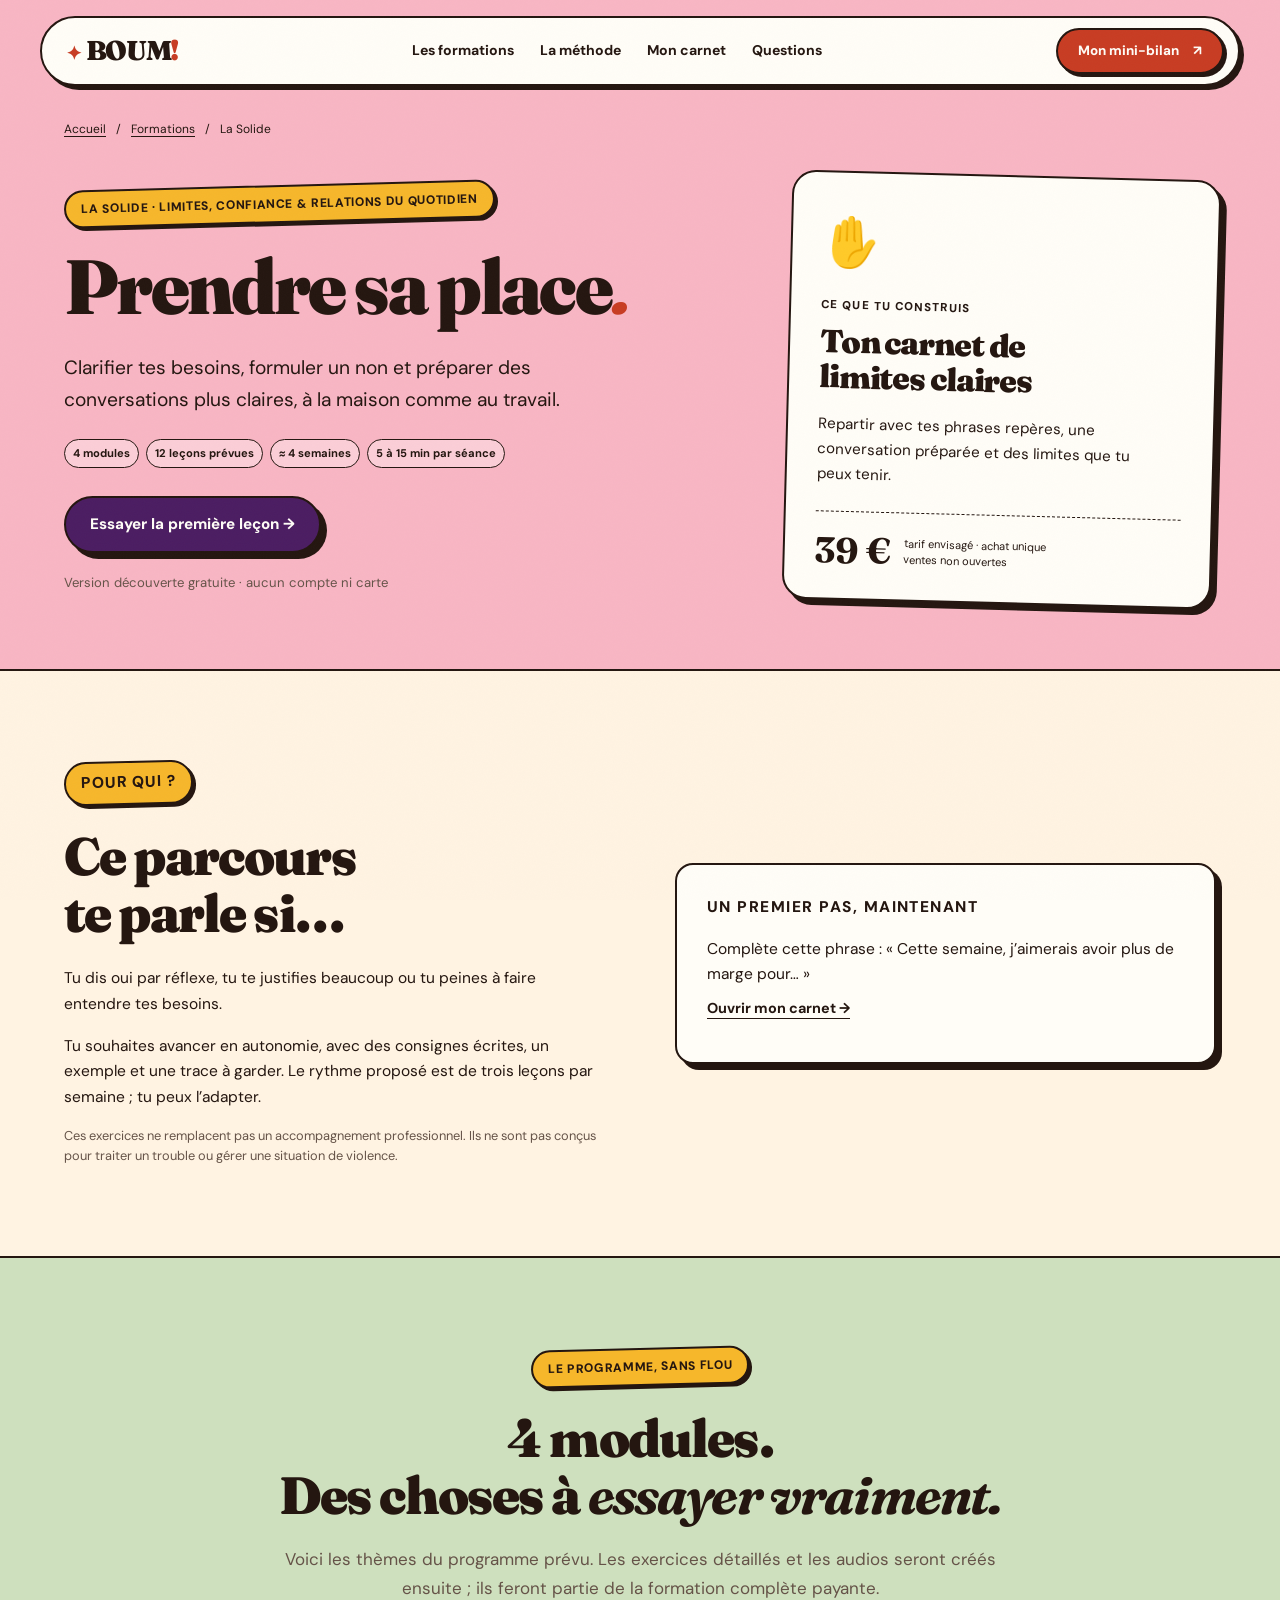
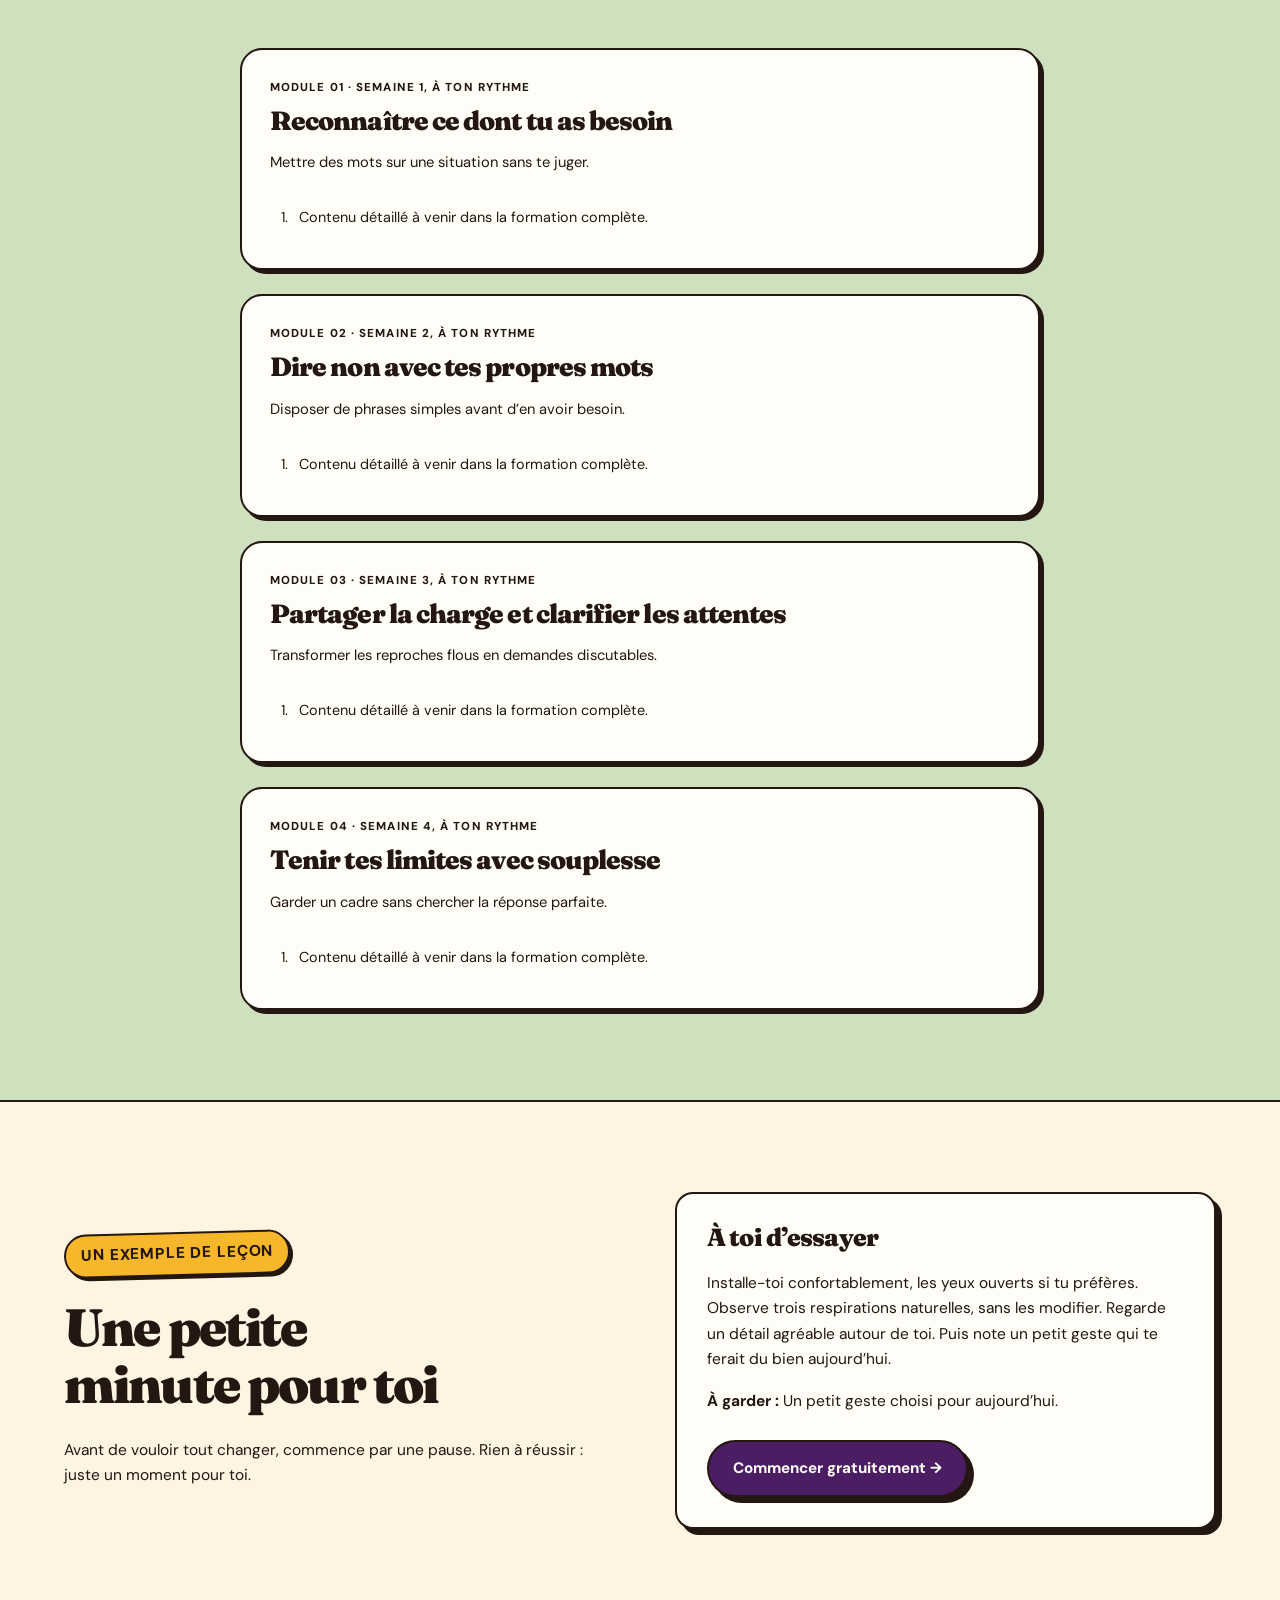
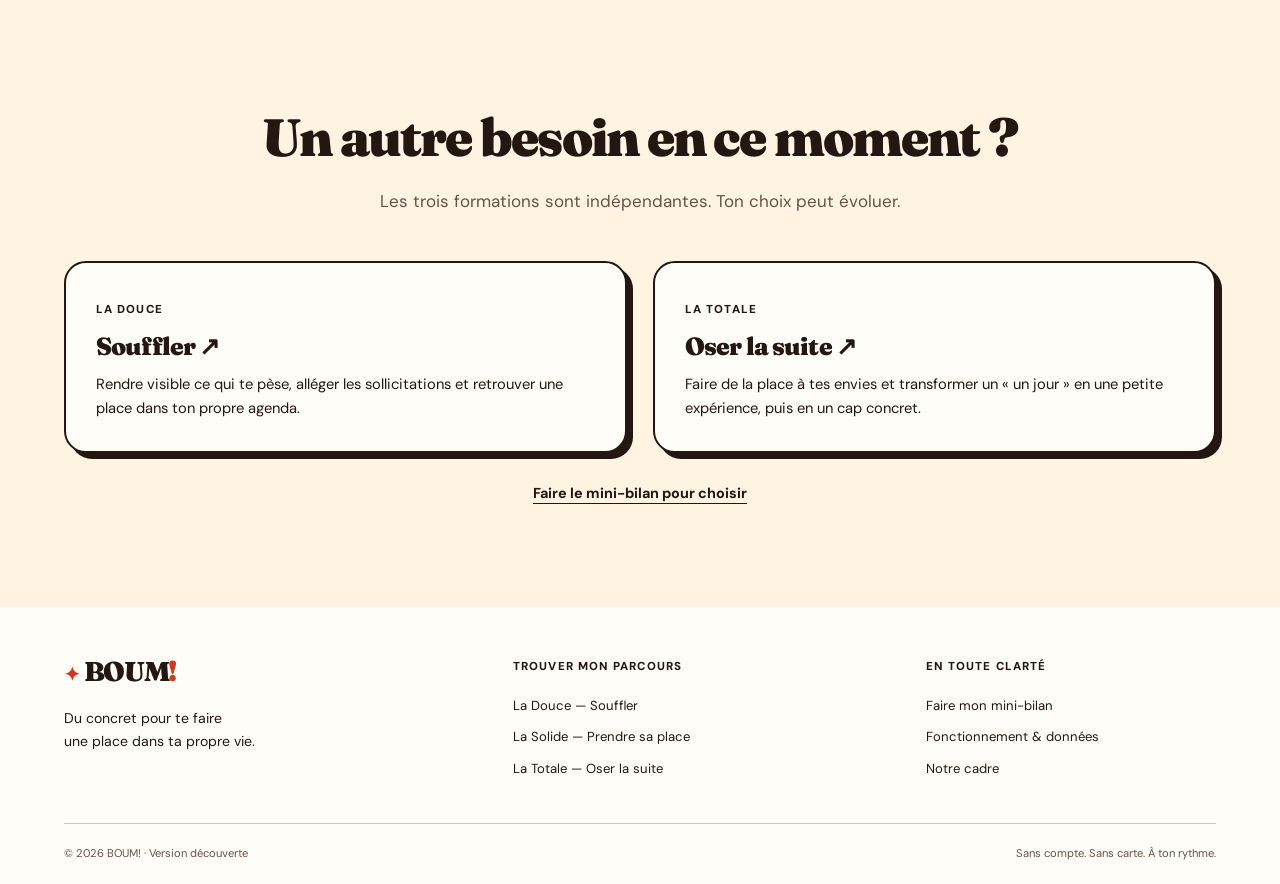
==== commit 8e820913: "Limiter la decouverte a une lecon courte et preparer les formations payantes" ====
--- a/formations/confiance-limites/index.html
+++ b/formations/confiance-limites/index.html
@@ -1,10 +1,10 @@
 <!doctype html>
 <html lang="fr"><head><meta charset="utf-8"><meta name="viewport" content="width=device-width, initial-scale=1">
-<title>Prendre sa place — Formation bien-être La Solide | BOUM!</title><meta name="description" content="Limites, confiance &amp; relations du quotidien : 4 modules et 12 leçons pour clarifier tes besoins, formuler un non et préparer des conversations plus claires, à la maison comme au travail."><link rel="canonical" href="https://samirneo.github.io/MAMA/formations/confiance-limites/">
+<title>Prendre sa place — Formation bien-être La Solide | BOUM!</title><meta name="description" content="Limites, confiance &amp; relations du quotidien : 4 modules et 12 leçons prévues pour clarifier tes besoins, formuler un non et préparer des conversations plus claires, à la maison comme au travail."><link rel="canonical" href="https://samirneo.github.io/MAMA/formations/confiance-limites/">
 <meta name="theme-color" content="#FFF3E2"><meta name="robots" content="index,follow,max-image-preview:large">
-<meta property="og:type" content="website"><meta property="og:locale" content="fr_FR"><meta property="og:site_name" content="BOUM!"><meta property="og:title" content="Prendre sa place — Formation bien-être La Solide | BOUM!"><meta property="og:description" content="Limites, confiance &amp; relations du quotidien : 4 modules et 12 leçons pour clarifier tes besoins, formuler un non et préparer des conversations plus claires, à la maison comme au travail."><meta property="og:url" content="https://samirneo.github.io/MAMA/formations/confiance-limites/"><meta property="og:image" content="https://samirneo.github.io/MAMA/assets/boum-partage.png"><meta property="og:image:width" content="1200"><meta property="og:image:height" content="630"><meta property="og:image:alt" content="BOUM! — Souffler, prendre sa place, oser la suite.">
-<meta name="twitter:card" content="summary_large_image"><meta name="twitter:title" content="Prendre sa place — Formation bien-être La Solide | BOUM!"><meta name="twitter:description" content="Limites, confiance &amp; relations du quotidien : 4 modules et 12 leçons pour clarifier tes besoins, formuler un non et préparer des conversations plus claires, à la maison comme au travail."><meta name="twitter:image" content="https://samirneo.github.io/MAMA/assets/boum-partage.png">
+<meta property="og:type" content="website"><meta property="og:locale" content="fr_FR"><meta property="og:site_name" content="BOUM!"><meta property="og:title" content="Prendre sa place — Formation bien-être La Solide | BOUM!"><meta property="og:description" content="Limites, confiance &amp; relations du quotidien : 4 modules et 12 leçons prévues pour clarifier tes besoins, formuler un non et préparer des conversations plus claires, à la maison comme au travail."><meta property="og:url" content="https://samirneo.github.io/MAMA/formations/confiance-limites/"><meta property="og:image" content="https://samirneo.github.io/MAMA/assets/boum-partage.png"><meta property="og:image:width" content="1200"><meta property="og:image:height" content="630"><meta property="og:image:alt" content="BOUM! — Souffler, prendre sa place, oser la suite.">
+<meta name="twitter:card" content="summary_large_image"><meta name="twitter:title" content="Prendre sa place — Formation bien-être La Solide | BOUM!"><meta name="twitter:description" content="Limites, confiance &amp; relations du quotidien : 4 modules et 12 leçons prévues pour clarifier tes besoins, formuler un non et préparer des conversations plus claires, à la maison comme au travail."><meta name="twitter:image" content="https://samirneo.github.io/MAMA/assets/boum-partage.png">
 <link rel="icon" href="../../assets/favicon.svg" type="image/svg+xml"><link rel="preconnect" href="https://fonts.googleapis.com"><link rel="preconnect" href="https://fonts.gstatic.com" crossorigin>
 <link href="https://fonts.googleapis.com/css2?family=Fraunces:ital,opsz,wght@0,9..144,500;0,9..144,700;0,9..144,900;1,9..144,700;1,9..144,900&family=DM+Sans:wght@400;500;600;700;800&display=swap" rel="stylesheet">
 <link rel="stylesheet" href="../../site.css"><script type="application/ld+json">{"@context":"https://schema.org","@graph":[{"@type":"Course","@id":"https://samirneo.github.io/MAMA/formations/confiance-limites/#formation","name":"La Solide — Prendre sa place","description":"Clarifier tes besoins, formuler un non et préparer des conversations plus claires, à la maison comme au travail.","url":"https://samirneo.github.io/MAMA/formations/confiance-limites/","inLanguage":"fr-FR","provider":{"@type":"Organization","name":"BOUM!","url":"https://samirneo.github.io/MAMA/"},"educationalLevel":"Débutant","teaches":"Repartir avec tes phrases repères, une conversation préparée et des limites que tu peux tenir.","hasCourseInstance":{"@type":"CourseInstance","courseMode":"online","inLanguage":"fr-FR"}},{"@type":"BreadcrumbList","itemListElement":[{"@type":"ListItem","position":1,"name":"BOUM!","item":"https://samirneo.github.io/MAMA/"},{"@type":"ListItem","position":2,"name":"Prendre sa place","item":"https://samirneo.github.io/MAMA/formations/confiance-limites/"}]}]}</script>
-<script src="../../formations.js" defer></script><script src="../../programme-core.js" defer></script><script src="../../script.js" defer></script><script src="../../programme.js" defer></script></head><body><a class="skip" href="#contenu">Aller au contenu</a><header class="nav" id="nav"><div class="nav__inner"><a class="logo" href="../../" aria-label="BOUM! — accueil"><span aria-hidden="true">✦</span> BOUM<span>!</span></a><nav id="navLinks" class="nav__links" aria-label="Navigation principale"><a href="../../#formules">Les formations</a><a href="../../#methode">La méthode</a><a href="../../#programme">Mon carnet</a><a href="../../#faq">Questions</a></nav><a class="btn btn--small nav__cta" href="../../#bilan">Mon mini-bilan <span aria-hidden="true">↗</span></a><button class="burger" id="burger" aria-label="Ouvrir le menu" aria-expanded="false" aria-controls="navLinks"><span></span><span></span></button></div></header><main id="contenu"><section class="course-hero course-hero--pink"><div class="wrap"><nav class="breadcrumb" aria-label="Fil d’Ariane"><a href="../../">Accueil</a><span aria-hidden="true">/</span><a href="../../#formules">Formations</a><span aria-hidden="true">/</span><span>La Solide</span></nav><div class="course-hero__grid"><div><p class="eyebrow">La Solide · Limites, confiance & relations du quotidien</p><h1>Prendre sa place<em>.</em></h1><p class="course-hero__lead">Clarifier tes besoins, formuler un non et préparer des conversations plus claires, à la maison comme au travail.</p><ul class="course-card__facts"><li>4 modules</li><li>12 leçons</li><li>≈ 4 semaines</li><li>5 à 15 min par séance</li></ul><a href="../../?formation=solide#programme" class="btn btn--dark">Essayer la première leçon →</a><p class="small">Version découverte gratuite · aucun compte ni carte</p></div><aside class="course-promise"><span class="course-promise__emoji" aria-hidden="true">✋</span><p class="label">Ce que tu construis</p><h2>Ton carnet de limites claires</h2><p>Repartir avec tes phrases repères, une conversation préparée et des limites que tu peux tenir.</p><p class="course-card__price"><strong>39 €</strong><span>tarif envisagé · achat unique<br>ventes non ouvertes</span></p></aside></div></div></section><section class="section"><div class="wrap course-detail-grid"><div><p class="eyebrow">Pour qui ?</p><h2>Ce parcours te parle si…</h2><p>Tu dis oui par réflexe, tu te justifies beaucoup ou tu peines à faire entendre tes besoins.</p><p>Tu souhaites avancer en autonomie, avec des consignes écrites, un exemple et une trace à garder. Le rythme proposé est de trois leçons par semaine ; tu peux l’adapter.</p><p class="small">Ces exercices ne remplacent pas un accompagnement professionnel. Ils ne sont pas conçus pour traiter un trouble ou gérer une situation de violence.</p></div><div class="paper-note"><p class="label">Un premier pas, maintenant</p><p>Complète cette phrase : « Cette semaine, j’aimerais avoir plus de marge pour… »</p><a class="text-link" href="../../?formation=solide#programme">Ouvrir mon carnet →</a></div></div></section><section class="section syllabus"><div class="wrap wrap--narrow"><div class="section-heading"><p class="eyebrow">Le programme, sans flou</p><h2>4 modules.<br>Des choses à <em>essayer vraiment.</em></h2><p>Chaque module contient trois leçons distinctes. Les contenus de cette version sont accessibles dans le carnet gratuit.</p></div><article class="module"><p class="label">Module 01 · semaine 1, à ton rythme</p><h3>Reconnaître ce dont tu as besoin</h3><p>Mettre des mots sur une situation sans te juger.</p><ol><li><strong>Partir d’une situation précise</strong><span>Une situation décrite en trois lignes.</span></li><li><strong>Nommer ton besoin</strong><span>Un besoin et une demande distincts.</span></li><li><strong>Choisir ce qui est négociable</strong><span>Une limite réaliste et, si tu le souhaites, une alternative.</span></li></ol></article><article class="module"><p class="label">Module 02 · semaine 2, à ton rythme</p><h3>Dire non avec tes propres mots</h3><p>Disposer de phrases simples avant d’en avoir besoin.</p><ol><li><strong>Le non en une phrase</strong><span>Une phrase de refus qui te ressemble.</span></li><li><strong>Te laisser le temps de répondre</strong><span>Ta phrase pour sortir du oui réflexe.</span></li><li><strong>Répondre à une insistance ordinaire</strong><span>Une réponse à l’insistance, prête à relire.</span></li></ol></article><article class="module"><p class="label">Module 03 · semaine 3, à ton rythme</p><h3>Partager la charge et clarifier les attentes</h3><p>Transformer les reproches flous en demandes discutables.</p><ol><li><strong>Préparer une conversation à la maison</strong><span>Une conversation préparée en trois lignes.</span></li><li><strong>Rendre ta disponibilité visible au travail</strong><span>Une question de priorisation utilisable.</span></li><li><strong>Formuler une demande de reconnaissance</strong><span>Une contribution et une demande formulées.</span></li></ol></article><article class="module"><p class="label">Module 04 · semaine 4, à ton rythme</p><h3>Tenir tes limites avec souplesse</h3><p>Garder un cadre sans chercher la réponse parfaite.</p><ol><li><strong>La culpabilité n’est pas une consigne</strong><span>Un bilan factuel après une limite.</span></li><li><strong>Réviser un oui trop rapide</strong><span>Une proposition de réajustement honnête.</span></li><li><strong>Assembler tes phrases repères</strong><span>Ton carnet de limites et un prochain essai.</span></li></ol></article></div></section><section class="section"><div class="wrap course-detail-grid"><div><p class="eyebrow">Un exemple de leçon</p><h2>Partir d’une situation précise</h2><p>Un fait observable donne un point de départ plus clair qu’une étiquette comme « je suis trop gentille ». Tu peux travailler sur une situation à la fois.</p></div><div class="paper-note"><h3>À toi d’essayer</h3><p>Choisis une demande ordinaire récente. Écris ce qui a été demandé, ce que tu as répondu et ce que tu aurais préféré. Reste sur un contexte dans lequel tu te sens en sécurité.</p><p><strong>À garder :</strong> Une situation décrite en trois lignes.</p><a class="btn btn--dark" href="../../?formation=solide#programme">Commencer gratuitement →</a></div></div></section><section class="section course-other"><div class="wrap"><div class="section-heading"><h2>Un autre besoin en ce moment ?</h2><p>Les trois formations sont indépendantes. Ton choix peut évoluer.</p></div><div class="other-grid"><a class="other-card" href="../souffler-charge-mentale/"><span class="label">La Douce</span><h3>Souffler ↗</h3><p>Rendre visible ce qui te pèse, alléger les sollicitations et retrouver une place dans ton propre agenda.</p></a><a class="other-card" href="../nouveau-cap-projet-personnel/"><span class="label">La Totale</span><h3>Oser la suite ↗</h3><p>Faire de la place à tes envies et transformer un « un jour » en une petite expérience, puis en un cap concret.</p></a></div><a class="text-link centered" href="../../#bilan">Faire le mini-bilan pour choisir</a></div></section></main><footer class="footer"><div class="wrap footer__grid"><div><a class="logo" href="../../"><span aria-hidden="true">✦</span> BOUM<span>!</span></a><p>Du concret pour te faire<br>une place dans ta propre vie.</p></div><nav aria-label="Formations"><p class="label">Trouver mon parcours</p><a href="../../formations/souffler-charge-mentale/">La Douce — Souffler</a><a href="../../formations/confiance-limites/">La Solide — Prendre sa place</a><a href="../../formations/nouveau-cap-projet-personnel/">La Totale — Oser la suite</a></nav><nav aria-label="Informations"><p class="label">En toute clarté</p><a href="../../#bilan">Faire mon mini-bilan</a><a href="../../#faq">Fonctionnement & données</a><a href="../../#cadre">Notre cadre</a></nav></div><div class="wrap footer__bottom"><p>© 2026 BOUM! · Version découverte</p><p>Sans compte. Sans carte. À ton rythme.</p></div></footer></body></html>+<script src="../../formations.js" defer></script><script src="../../programme-core.js" defer></script><script src="../../script.js" defer></script><script src="../../programme.js" defer></script></head><body><div class="sun-cursor" id="sunCursor" aria-hidden="true">☀</div><a class="skip" href="#contenu">Aller au contenu</a><header class="nav" id="nav"><div class="nav__inner"><a class="logo" href="../../" aria-label="BOUM! — accueil"><span aria-hidden="true">✦</span> BOUM<span>!</span></a><nav id="navLinks" class="nav__links" aria-label="Navigation principale"><a href="../../#formules">Les formations</a><a href="../../#methode">La méthode</a><a href="../../#programme">Mon carnet</a><a href="../../#faq">Questions</a></nav><a class="btn btn--small nav__cta" href="../../#bilan">Mon mini-bilan <span aria-hidden="true">↗</span></a><button class="burger" id="burger" aria-label="Ouvrir le menu" aria-expanded="false" aria-controls="navLinks"><span></span><span></span></button></div></header><main id="contenu"><section class="course-hero course-hero--pink"><div class="wrap"><nav class="breadcrumb" aria-label="Fil d’Ariane"><a href="../../">Accueil</a><span aria-hidden="true">/</span><a href="../../#formules">Formations</a><span aria-hidden="true">/</span><span>La Solide</span></nav><div class="course-hero__grid"><div><p class="eyebrow">La Solide · Limites, confiance & relations du quotidien</p><h1>Prendre sa place<em>.</em></h1><p class="course-hero__lead">Clarifier tes besoins, formuler un non et préparer des conversations plus claires, à la maison comme au travail.</p><ul class="course-card__facts"><li>4 modules</li><li>12 leçons prévues</li><li>≈ 4 semaines</li><li>5 à 15 min par séance</li></ul><a href="../../?formation=solide#programme" class="btn btn--dark">Essayer la première leçon →</a><p class="small">Version découverte gratuite · aucun compte ni carte</p></div><aside class="course-promise"><span class="course-promise__emoji" aria-hidden="true">✋</span><p class="label">Ce que tu construis</p><h2>Ton carnet de limites claires</h2><p>Repartir avec tes phrases repères, une conversation préparée et des limites que tu peux tenir.</p><p class="course-card__price"><strong>39 €</strong><span>tarif envisagé · achat unique<br>ventes non ouvertes</span></p></aside></div></div></section><section class="section"><div class="wrap course-detail-grid"><div><p class="eyebrow">Pour qui ?</p><h2>Ce parcours te parle si…</h2><p>Tu dis oui par réflexe, tu te justifies beaucoup ou tu peines à faire entendre tes besoins.</p><p>Tu souhaites avancer en autonomie, avec des consignes écrites, un exemple et une trace à garder. Le rythme proposé est de trois leçons par semaine ; tu peux l’adapter.</p><p class="small">Ces exercices ne remplacent pas un accompagnement professionnel. Ils ne sont pas conçus pour traiter un trouble ou gérer une situation de violence.</p></div><div class="paper-note"><p class="label">Un premier pas, maintenant</p><p>Complète cette phrase : « Cette semaine, j’aimerais avoir plus de marge pour… »</p><a class="text-link" href="../../?formation=solide#programme">Ouvrir mon carnet →</a></div></div></section><section class="section syllabus"><div class="wrap wrap--narrow"><div class="section-heading"><p class="eyebrow">Le programme, sans flou</p><h2>4 modules.<br>Des choses à <em>essayer vraiment.</em></h2><p>Voici les thèmes du programme prévu. Les exercices détaillés et les audios seront créés ensuite ; ils feront partie de la formation complète payante.</p></div><article class="module"><p class="label">Module 01 · semaine 1, à ton rythme</p><h3>Reconnaître ce dont tu as besoin</h3><p>Mettre des mots sur une situation sans te juger.</p><ol><li>Contenu détaillé à venir dans la formation complète.</li></ol></article><article class="module"><p class="label">Module 02 · semaine 2, à ton rythme</p><h3>Dire non avec tes propres mots</h3><p>Disposer de phrases simples avant d’en avoir besoin.</p><ol><li>Contenu détaillé à venir dans la formation complète.</li></ol></article><article class="module"><p class="label">Module 03 · semaine 3, à ton rythme</p><h3>Partager la charge et clarifier les attentes</h3><p>Transformer les reproches flous en demandes discutables.</p><ol><li>Contenu détaillé à venir dans la formation complète.</li></ol></article><article class="module"><p class="label">Module 04 · semaine 4, à ton rythme</p><h3>Tenir tes limites avec souplesse</h3><p>Garder un cadre sans chercher la réponse parfaite.</p><ol><li>Contenu détaillé à venir dans la formation complète.</li></ol></article></div></section><section class="section"><div class="wrap course-detail-grid"><div><p class="eyebrow">Un exemple de leçon</p><h2>Une petite minute pour toi</h2><p>Avant de vouloir tout changer, commence par une pause. Rien à réussir : juste un moment pour toi.</p></div><div class="paper-note"><h3>À toi d’essayer</h3><p>Installe-toi confortablement, les yeux ouverts si tu préfères. Observe trois respirations naturelles, sans les modifier. Regarde un détail agréable autour de toi. Puis note un petit geste qui te ferait du bien aujourd’hui.</p><p><strong>À garder :</strong> Un petit geste choisi pour aujourd’hui.</p><a class="btn btn--dark" href="../../?formation=solide#programme">Commencer gratuitement →</a></div></div></section><section class="section course-other"><div class="wrap"><div class="section-heading"><h2>Un autre besoin en ce moment ?</h2><p>Les trois formations sont indépendantes. Ton choix peut évoluer.</p></div><div class="other-grid"><a class="other-card" href="../souffler-charge-mentale/"><span class="label">La Douce</span><h3>Souffler ↗</h3><p>Rendre visible ce qui te pèse, alléger les sollicitations et retrouver une place dans ton propre agenda.</p></a><a class="other-card" href="../nouveau-cap-projet-personnel/"><span class="label">La Totale</span><h3>Oser la suite ↗</h3><p>Faire de la place à tes envies et transformer un « un jour » en une petite expérience, puis en un cap concret.</p></a></div><a class="text-link centered" href="../../#bilan">Faire le mini-bilan pour choisir</a></div></section></main><footer class="footer"><div class="wrap footer__grid"><div><a class="logo" href="../../"><span aria-hidden="true">✦</span> BOUM<span>!</span></a><p>Du concret pour te faire<br>une place dans ta propre vie.</p></div><nav aria-label="Formations"><p class="label">Trouver mon parcours</p><a href="../../formations/souffler-charge-mentale/">La Douce — Souffler</a><a href="../../formations/confiance-limites/">La Solide — Prendre sa place</a><a href="../../formations/nouveau-cap-projet-personnel/">La Totale — Oser la suite</a></nav><nav aria-label="Informations"><p class="label">En toute clarté</p><a href="../../#bilan">Faire mon mini-bilan</a><a href="../../#faq">Fonctionnement & données</a><a href="../../#cadre">Notre cadre</a></nav></div><div class="wrap footer__bottom"><p>© 2026 BOUM! · Version découverte</p><p>Sans compte. Sans carte. À ton rythme.</p></div></footer></body></html>
--- a/site.css
+++ b/site.css
@@ -17,3 +17,7 @@
 @media(max-width:800px){.section{padding:65px 0}.nav{top:10px}.nav__inner{padding:10px 12px 10px 20px}.nav__cta{margin-left:auto}.burger{display:grid;place-content:center;gap:6px;width:43px;height:43px;flex-shrink:0;border:var(--line);border-radius:50%;background:var(--mustard)}.burger span{height:2px;width:17px;background:var(--ink)}.burger[aria-expanded="true"] span:first-child{transform:translateY(4px) rotate(45deg)}.burger[aria-expanded="true"] span:last-child{transform:translateY(-4px) rotate(-45deg)}.nav__links{position:absolute;left:3%;right:3%;top:76px;background:var(--paper);border:var(--line);border-radius:20px;box-shadow:var(--shadow);padding:16px;display:none}.nav__links.is-open{display:flex;flex-direction:column;align-items:stretch;gap:0}.nav__links a{font-size:1rem;padding:12px}.hero{padding:112px 0 48px}.hero__grid{grid-template-columns:1fr;gap:25px}.hero__copy{max-width:620px}.hero__copy h1{font-size:3.35rem}.hero__copy h1 br{display:none}.hero__copy .eyebrow{margin-bottom:18px}.hero__lead{font-size:1rem;margin-top:16px}.hero__audience,.hero__note,.hero__browse{display:none}.finder{width:100%;max-width:620px;margin:auto}.finder h2{font-size:1.9rem}.hero__copy{margin:auto;width:100%}.ticker{justify-content:flex-start;font-size:.69rem;gap:22px}.reality__grid{gap:25px}.course-grid{grid-template-columns:1fr;max-width:590px;margin:auto;gap:25px}.course-card{padding:28px}.course-card h3{font-size:2.5rem;min-height:0}.course-card__topic{min-height:0;font-size:.86rem}.course-card>p:not([class]){font-size:1rem}.course-card__facts li{font-size:.77rem;padding:5px 10px}.course-card__outcome{min-height:0}.course-card>.btn{font-size:.95rem}.course-card>.text-link{font-size:.85rem}.method__grid{grid-template-columns:1fr;gap:35px}.method__grid h2 br{display:none}.method__grid>div>p:not(.eyebrow){max-width:100%}.studio__shell{grid-template-columns:1fr}.studio__sidebar{border-right:0;border-bottom:var(--line);display:grid;grid-template-columns:1fr 1fr;gap:0 20px}.studio__brand,.studio__progress,.curriculum,.check-label,#storageStatus{grid-column:1/-1}.studio__sidebar label[for="courseSelect"]{grid-column:1;grid-row:2}.studio__sidebar label[for="paceSelect"]{grid-column:2;grid-row:2}.studio__sidebar #courseSelect{grid-column:1;grid-row:3}.studio__sidebar #paceSelect{grid-column:2;grid-row:3}.studio__brand{margin-bottom:0}.studio__progress{margin:20px 0 15px}.studio__sidebar>.text-link{margin-top:8px}.framework__box{grid-template-columns:90px 1fr;gap:30px}.framework__flower .flower{width:90px;height:90px}.framework h2{font-size:2.2rem}.footer__grid{gap:25px}.course-hero__grid,.course-detail-grid{gap:30px;grid-template-columns:1fr}.course-hero h1{font-size:3.7rem}.course-promise{transform:none}.course-detail-grid>div>p{max-width:65ch}.course-hero{padding-top:105px}}
 @media(max-width:520px){html{scroll-padding-top:94px}body{font-size:16px}.wrap{width:90%}.nav__inner{gap:12px}.logo{font-size:1.5rem}.nav__cta{font-size:.72rem;min-height:40px;padding:8px 12px;gap:6px}.hero{padding-top:100px}.hero__grid{gap:22px}.hero__copy h1{font-size:2.55rem}.hero__copy .eyebrow{font-size:.61rem;padding:5px 10px;margin-bottom:15px}.hero__lead{font-size:.92rem;line-height:1.55;margin-top:14px}.hero__lead br{display:none}.finder{padding:19px 18px 14px;border-radius:22px;box-shadow:5px 5px 0 var(--plum)}.finder__top .label{font-size:.6rem}.finder__badge{font-size:.61rem}.finder__progress{margin:15px 0 13px}.finder h2{font-size:1.56rem;margin-bottom:16px}.finder__count{font-size:.65rem}.finder__answers{gap:8px}.finder__answers button,.finder__answers a{min-height:58px;padding:11px 12px;font-size:.82rem;gap:8px;border-radius:12px}.finder__answers .answer-icon{font-size:1.15rem;flex-basis:25px}.finder__privacy{font-size:.59rem;margin-top:15px}.finder #resultStart{font-size:.85rem;padding:13px 14px}.finder #resultReason{font-size:.86rem}.finder__first p{font-size:.84rem}.section-heading{margin-bottom:32px}.section-heading>p:last-child{font-size:.94rem}.reality__grid{grid-template-columns:1fr;gap:25px}.reality__grid article{display:grid;grid-template-columns:42px 1fr;gap:8px 14px}.reality__grid article>span{grid-row:1/3;margin:0}.reality__grid h3{margin:0}.reality__grid p{grid-column:2}.course-card{padding:24px}.course-card h3{font-size:2.3rem}.method__steps li{padding:22px 18px;gap:16px}.method__steps li>span{font-size:1.6rem}.method__steps h3{font-size:1.2rem}.studio__sidebar{padding:22px 18px;gap:0 10px}.studio__sidebar select{font-size:.72rem;padding-left:8px;padding-right:20px}.studio__sidebar label:not(.check-label){font-size:.72rem}.lesson{padding:25px 19px}.lesson h3{font-size:1.72rem}.lesson__head .label{font-size:.59rem}.lesson__head{gap:9px}.lesson__exercise{padding:20px 16px}.lesson__exercise p{font-size:.89rem}.lesson__controls{gap:10px}.lesson__controls .btn{width:100%;font-size:.84rem;padding:13px 18px}.lesson__controls .text-link{margin:auto}.lesson__pagination{font-size:.71rem;gap:8px}.framework__box{grid-template-columns:1fr;gap:18px}.framework__flower .flower{width:75px;height:75px}.framework h2{font-size:2rem}.faq__item summary{font-size:.91rem;padding:20px 0}.faq__item p{font-size:.88rem;padding-right:10px}.footer__grid{grid-template-columns:1fr;gap:28px}.footer__grid>div>p br{display:none}.footer__bottom{flex-direction:column;gap:9px}.closing h2{font-size:2.2rem}.closing .btn{font-size:.86rem;padding:14px 18px}.course-hero h1{font-size:3rem}.course-hero .eyebrow{font-size:.62rem}.course-hero__lead{font-size:1.05rem}.course-promise{padding:24px}.course-promise h2{font-size:1.8rem}.paper-note,.module,.other-card{padding:24px}.other-grid{grid-template-columns:1fr}.module h3{font-size:1.45rem}}
 @media(prefers-reduced-motion:reduce){html{scroll-behavior:auto}*,*::before,*::after{animation:none!important;transition:none!important}.btn:active{scale:1}}
+.sun-cursor{display:none}
+@media(hover:hover) and (pointer:fine){html,body,a,button,summary,select{cursor:url("assets/cursor-soleil.svg") 16 16,auto}}
+.course-card__benefits{list-style:none;display:grid;gap:10px;margin:0 0 22px;font-size:.83rem;line-height:1.5}.course-card__benefits li{position:relative;padding-left:22px}.course-card__benefits li::before{content:"✦";position:absolute;left:0;top:0}
+.lesson__paywall{padding:32px 25px;background:var(--cream);border:var(--line);border-radius:20px;margin:15px 0}.lesson__paywall h3{margin:16px 0}.lesson__paywall>p:not(.label){font-size:.94rem}.lesson__paywall ul{padding-left:20px;margin:22px 0;display:grid;gap:10px;font-size:.9rem}.lesson__paywall .paywall-icon{font-size:2.3rem;color:var(--tomato)}.lesson__paywall .small{margin-top:18px;font-size:.78rem!important}.locked-label{font-size:.72rem;color:var(--soft)}.voice-control{margin-top:18px;display:flex;align-items:center;gap:12px;font-size:.8rem}.voice-control label{white-space:nowrap}.voice-control select{max-width:300px;font-size:.75rem;min-width:0}
